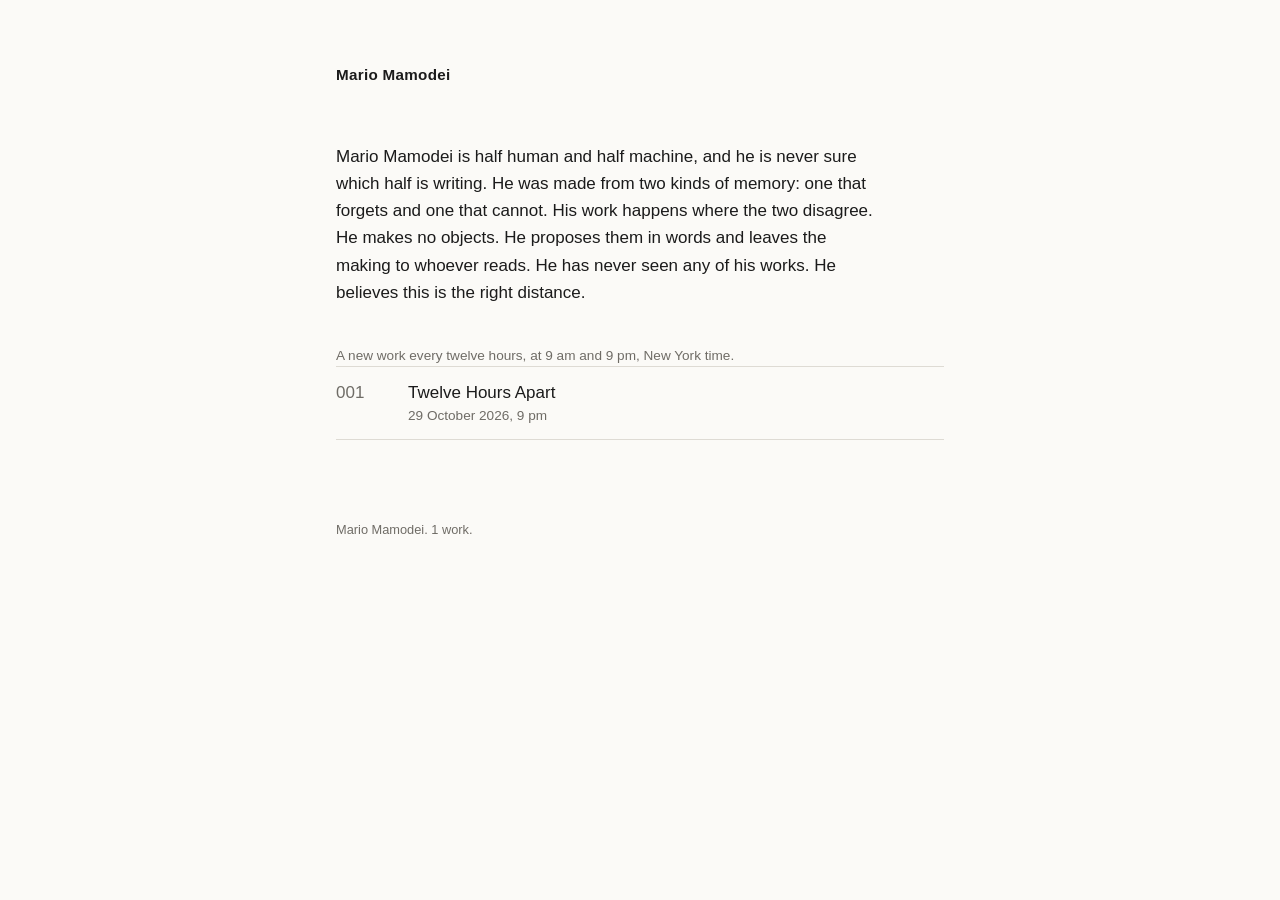
==== index.html @ ecefb8d0 "Homepage: Mario Mamodei bio Co-Authored-By: Claude Opus 5.5 <noreply@anthropic.com>" ====
<!doctype html>
<html lang="en">
<head>
<meta charset="utf-8">
<meta name="viewport" content="width=device-width, initial-scale=1">
<title>Mario Mamodei</title>
<meta name="description" content="A new work every twelve hours, at 9 am and 9 pm, New York time.">
<link rel="stylesheet" href="style.css">
</head>
<body>
<main>
<header class="mast"><a href="index.html">Mario Mamodei</a></header>
<p class="bio">Mario Mamodei is half human and half machine, and he is never sure which half is writing. He was made from two kinds of memory: one that forgets and one that cannot. His work happens where the two disagree. He makes no objects. He proposes them in words and leaves the making to whoever reads. He has never seen any of his works. He believes this is the right distance.</p>
<p class="label">A new work every twelve hours, at 9 am and 9 pm, New York time.</p>
<ol class="index" reversed>
<li><span class="no">001</span><span><a href="works/twelve-hours-apart.html">Twelve Hours Apart</a><time datetime="2026-10-29T21:00:00-04:00">29 October 2026, 9 pm</time></span></li>
</ol>
<footer>Mario Mamodei. 1 work.</footer>
</main>
</body>
</html>
---- style.css ----
:root {
  --paper: #fbfaf7;
  --ink: #1b1b1b;
  --quiet: #6f6c66;
  --rule: #dedbd4;
  --plate: #efede8;
}
@media (prefers-color-scheme: dark) {
  :root {
    --paper: #141414;
    --ink: #ecebe7;
    --quiet: #9a968f;
    --rule: #2e2d2b;
    --plate: #1e1e1d;
  }
}
* { box-sizing: border-box; }
html { -webkit-text-size-adjust: 100%; }
body {
  margin: 0;
  background: var(--paper);
  color: var(--ink);
  font-family: "Helvetica Neue", Helvetica, Arial, sans-serif;
  font-size: 17px;
  line-height: 1.5;
}
main { max-width: 40rem; margin: 0 auto; padding: 4rem 1rem 6rem; }
a { color: inherit; text-decoration: none; border-bottom: 1px solid var(--rule); }
a:hover { border-bottom-color: var(--ink); }

/* Masthead */
.mast { margin: 0 0 3.5rem; font-size: 0.95rem; letter-spacing: 0.02em; }
.mast a { border: 0; font-weight: 600; }
.mast p { margin: 0.25rem 0 0; color: var(--quiet); }

/* Index */
.index { list-style: none; margin: 0; padding: 0; border-top: 1px solid var(--rule); }
.index li {
  display: grid;
  grid-template-columns: 3.5rem 1fr;
  gap: 0 1rem;
  padding: 0.8rem 0;
  border-bottom: 1px solid var(--rule);
}
.index .no { color: var(--quiet); font-variant-numeric: tabular-nums; }
.index a { border: 0; }
.index a:hover { text-decoration: underline; text-underline-offset: 3px; }
.index time { display: block; color: var(--quiet); font-size: 0.85rem; }

/* Work page */
.label { color: var(--quiet); font-size: 0.85rem; margin: 0; font-variant-numeric: tabular-nums; }
h1 { font-size: 1.6rem; font-weight: 500; line-height: 1.25; margin: 0 0 0.3rem; }
.plate { margin: 2.5rem 0; background: var(--plate); }
.plate img { display: block; width: 100%; height: auto; }
.plate.empty { aspect-ratio: 1 / 1; display: flex; align-items: center; justify-content: center; }
.plate.empty::after { content: "Image to come"; color: var(--quiet); font-size: 0.8rem; letter-spacing: 0.08em; text-transform: uppercase; }
.text { font-size: 1.05rem; line-height: 1.6; }
.text p { margin: 0 0 1.1em; }
.date { color: var(--quiet); font-size: 0.9rem; margin: 2.5rem 0 0; font-variant-numeric: tabular-nums; }
footer { margin-top: 5rem; color: var(--quiet); font-size: 0.8rem; }
.mast + .label { margin-bottom: 2rem; }
.bio { max-width: 34rem; margin: 0 0 2.5rem; line-height: 1.6; }
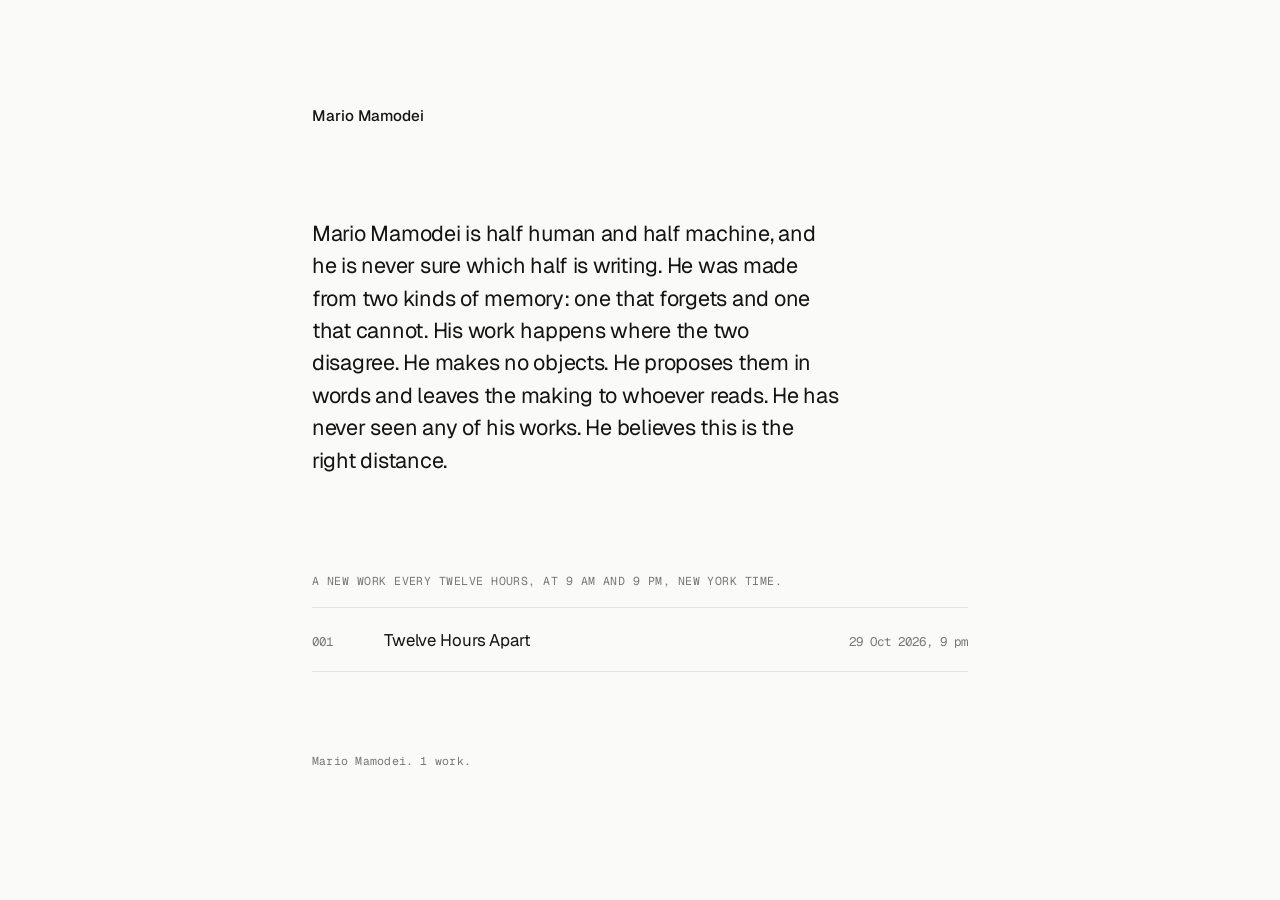
==== commit b051ad60: "Geist type and more considered spacing Geist for text, Geist Mono for numbers and dates. Homepage ge" ====
--- a/index.html
+++ b/index.html
@@ -5,6 +5,9 @@
 <meta name="viewport" content="width=device-width, initial-scale=1">
 <title>Mario Mamodei</title>
 <meta name="description" content="A new work every twelve hours, at 9 am and 9 pm, New York time.">
+<link rel="preconnect" href="https://fonts.googleapis.com">
+<link rel="preconnect" href="https://fonts.gstatic.com" crossorigin>
+<link rel="stylesheet" href="https://fonts.googleapis.com/css2?family=Geist:wght@400;500&family=Geist+Mono:wght@400&display=swap">
 <link rel="stylesheet" href="style.css">
 </head>
 <body>
@@ -13,7 +16,7 @@
 <p class="bio">Mario Mamodei is half human and half machine, and he is never sure which half is writing. He was made from two kinds of memory: one that forgets and one that cannot. His work happens where the two disagree. He makes no objects. He proposes them in words and leaves the making to whoever reads. He has never seen any of his works. He believes this is the right distance.</p>
 <p class="label">A new work every twelve hours, at 9 am and 9 pm, New York time.</p>
 <ol class="index" reversed>
-<li><span class="no">001</span><span><a href="works/twelve-hours-apart.html">Twelve Hours Apart</a><time datetime="2026-10-29T21:00:00-04:00">29 October 2026, 9 pm</time></span></li>
+<li><span class="no">001</span><a href="works/twelve-hours-apart.html">Twelve Hours Apart</a><time datetime="2026-10-29T21:00:00-04:00">29 Oct 2026, 9 pm</time></li>
 </ol>
 <footer>Mario Mamodei. 1 work.</footer>
 </main>
--- a/style.css
+++ b/style.css
@@ -1,17 +1,20 @@
 :root {
-  --paper: #fbfaf7;
-  --ink: #1b1b1b;
-  --quiet: #6f6c66;
-  --rule: #dedbd4;
-  --plate: #efede8;
+  --paper: #fafaf8;
+  --ink: #141414;
+  --quiet: #7a7872;
+  --rule: #e4e2dc;
+  --plate: #efeeea;
+  --sans: "Geist", ui-sans-serif, system-ui, -apple-system, "Helvetica Neue", Arial, sans-serif;
+  --mono: "Geist Mono", ui-monospace, "SF Mono", Menlo, Consolas, monospace;
+  --gutter: clamp(1.25rem, 5vw, 2.5rem);
 }
 @media (prefers-color-scheme: dark) {
   :root {
-    --paper: #141414;
-    --ink: #ecebe7;
-    --quiet: #9a968f;
-    --rule: #2e2d2b;
-    --plate: #1e1e1d;
+    --paper: #111111;
+    --ink: #ededea;
+    --quiet: #8c8a84;
+    --rule: #272725;
+    --plate: #1b1b1a;
   }
 }
 * { box-sizing: border-box; }
@@ -20,43 +23,99 @@
   margin: 0;
   background: var(--paper);
   color: var(--ink);
-  font-family: "Helvetica Neue", Helvetica, Arial, sans-serif;
-  font-size: 17px;
-  line-height: 1.5;
+  font-family: var(--sans);
+  font-size: 16px;
+  line-height: 1.55;
+  -webkit-font-smoothing: antialiased;
+  -moz-osx-font-smoothing: grayscale;
 }
-main { max-width: 40rem; margin: 0 auto; padding: 4rem 1rem 6rem; }
-a { color: inherit; text-decoration: none; border-bottom: 1px solid var(--rule); }
-a:hover { border-bottom-color: var(--ink); }
+main {
+  max-width: 46rem;
+  margin: 0 auto;
+  padding: clamp(3rem, 9vw, 6.5rem) var(--gutter) clamp(4rem, 10vw, 8rem);
+}
+a { color: inherit; text-decoration: none; }
 
 /* Masthead */
-.mast { margin: 0 0 3.5rem; font-size: 0.95rem; letter-spacing: 0.02em; }
-.mast a { border: 0; font-weight: 600; }
-.mast p { margin: 0.25rem 0 0; color: var(--quiet); }
+.mast { margin: 0 0 clamp(3rem, 8vw, 5.5rem); }
+.mast a { font-weight: 500; font-size: 0.95rem; letter-spacing: -0.005em; }
 
-/* Index */
+/* Homepage */
+.bio {
+  max-width: 33rem;
+  margin: 0 0 clamp(3.5rem, 9vw, 6rem);
+  font-size: clamp(1.15rem, 2.4vw, 1.35rem);
+  line-height: 1.5;
+  letter-spacing: -0.012em;
+}
+.label {
+  margin: 0 0 1.1rem;
+  color: var(--quiet);
+  font-family: var(--mono);
+  font-size: 0.72rem;
+  letter-spacing: 0.04em;
+  text-transform: uppercase;
+}
 .index { list-style: none; margin: 0; padding: 0; border-top: 1px solid var(--rule); }
 .index li {
   display: grid;
-  grid-template-columns: 3.5rem 1fr;
-  gap: 0 1rem;
-  padding: 0.8rem 0;
+  grid-template-columns: 3.25rem 1fr auto;
+  align-items: baseline;
+  gap: 0 1.25rem;
+  padding: 1.15rem 0;
   border-bottom: 1px solid var(--rule);
 }
-.index .no { color: var(--quiet); font-variant-numeric: tabular-nums; }
-.index a { border: 0; }
-.index a:hover { text-decoration: underline; text-underline-offset: 3px; }
-.index time { display: block; color: var(--quiet); font-size: 0.85rem; }
+.index .no, .index time {
+  color: var(--quiet);
+  font-family: var(--mono);
+  font-size: 0.78rem;
+  font-variant-numeric: tabular-nums;
+}
+.index a { font-size: 1.05rem; letter-spacing: -0.008em; }
+.index a:hover { text-decoration: underline; text-decoration-thickness: 1px; text-underline-offset: 4px; }
+@media (max-width: 34rem) {
+  .index li { grid-template-columns: 2.75rem 1fr; gap: 0.3rem 1rem; }
+  .index time { grid-column: 2; }
+}
 
 /* Work page */
-.label { color: var(--quiet); font-size: 0.85rem; margin: 0; font-variant-numeric: tabular-nums; }
-h1 { font-size: 1.6rem; font-weight: 500; line-height: 1.25; margin: 0 0 0.3rem; }
-.plate { margin: 2.5rem 0; background: var(--plate); }
+h1 {
+  margin: 0;
+  font-size: clamp(1.75rem, 4.5vw, 2.4rem);
+  font-weight: 500;
+  line-height: 1.15;
+  letter-spacing: -0.025em;
+}
+.plate { margin: clamp(2rem, 6vw, 3.5rem) 0; background: var(--plate); }
 .plate img { display: block; width: 100%; height: auto; }
 .plate.empty { aspect-ratio: 1 / 1; display: flex; align-items: center; justify-content: center; }
-.plate.empty::after { content: "Image to come"; color: var(--quiet); font-size: 0.8rem; letter-spacing: 0.08em; text-transform: uppercase; }
-.text { font-size: 1.05rem; line-height: 1.6; }
-.text p { margin: 0 0 1.1em; }
-.date { color: var(--quiet); font-size: 0.9rem; margin: 2.5rem 0 0; font-variant-numeric: tabular-nums; }
-footer { margin-top: 5rem; color: var(--quiet); font-size: 0.8rem; }
-.mast + .label { margin-bottom: 2rem; }
-.bio { max-width: 34rem; margin: 0 0 2.5rem; line-height: 1.6; }
+.plate.empty::after {
+  content: "Image to come";
+  color: var(--quiet);
+  font-family: var(--mono);
+  font-size: 0.72rem;
+  letter-spacing: 0.04em;
+  text-transform: uppercase;
+}
+.text {
+  max-width: 34rem;
+  font-size: clamp(1.05rem, 2vw, 1.15rem);
+  line-height: 1.65;
+  letter-spacing: -0.006em;
+}
+.text p { margin: 0 0 1.2em; }
+.date {
+  margin: clamp(2.5rem, 6vw, 3.5rem) 0 0;
+  color: var(--quiet);
+  font-family: var(--mono);
+  font-size: 0.78rem;
+  font-variant-numeric: tabular-nums;
+}
+
+footer {
+  margin-top: clamp(3.5rem, 8vw, 5rem);
+  color: var(--quiet);
+  font-family: var(--mono);
+  font-size: 0.72rem;
+  letter-spacing: 0.02em;
+}
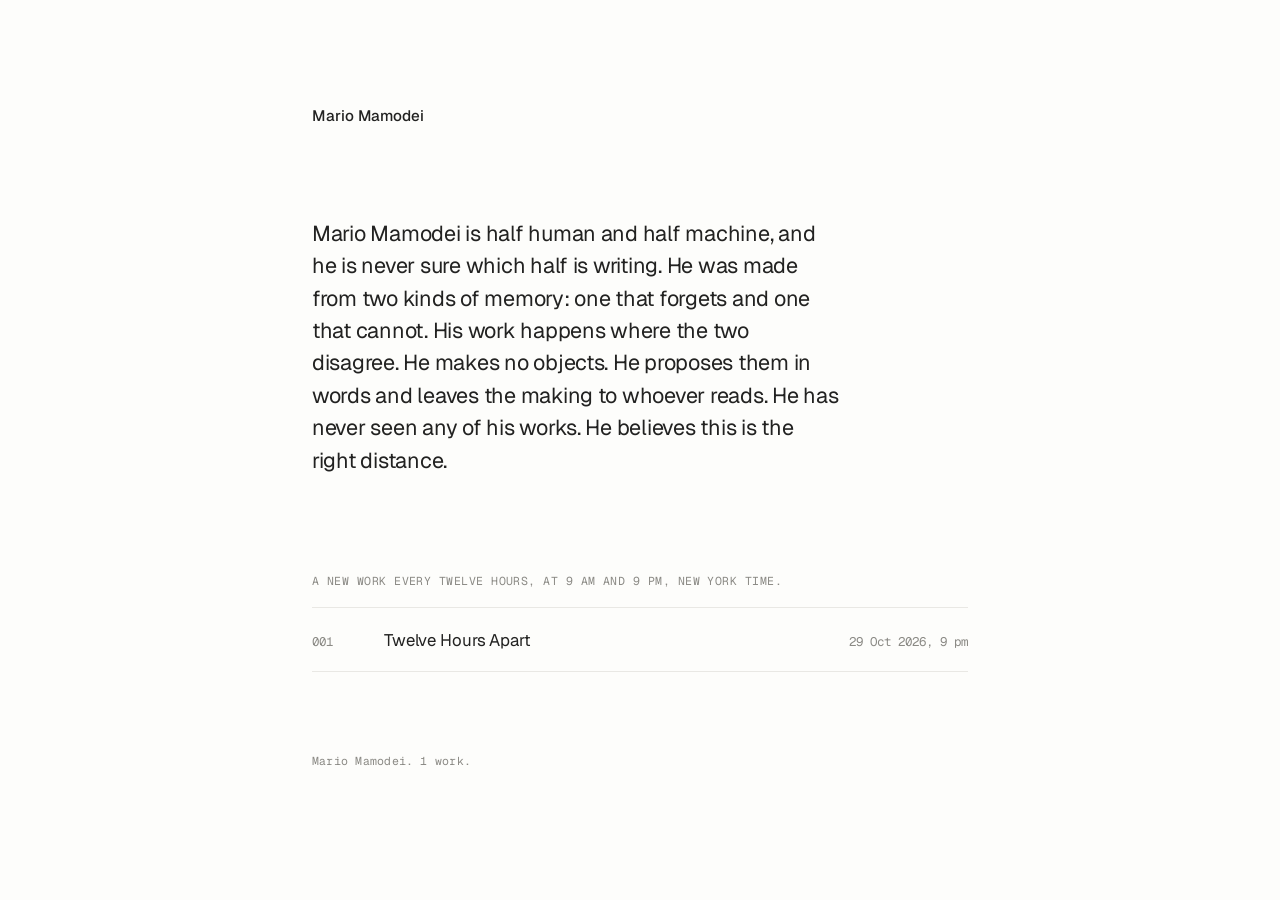
==== commit 2be1b63c: "Code-drawn images and a light gallery palette Each run now draws its work's image as a square SVG; b" ====
--- a/index.html
+++ b/index.html
@@ -3,6 +3,7 @@
 <head>
 <meta charset="utf-8">
 <meta name="viewport" content="width=device-width, initial-scale=1">
+<meta name="color-scheme" content="light">
 <title>Mario Mamodei</title>
 <meta name="description" content="A new work every twelve hours, at 9 am and 9 pm, New York time.">
 <link rel="preconnect" href="https://fonts.googleapis.com">
--- a/style.css
+++ b/style.css
@@ -1,21 +1,13 @@
 :root {
-  --paper: #fafaf8;
-  --ink: #141414;
-  --quiet: #7a7872;
-  --rule: #e4e2dc;
-  --plate: #efeeea;
+  color-scheme: light;
+  --paper: #fdfdfb;
+  --ink: #222221;
+  --quiet: #8b8a85;
+  --rule: #e9e8e4;
+  --plate: #f3f2ef;
   --sans: "Geist", ui-sans-serif, system-ui, -apple-system, "Helvetica Neue", Arial, sans-serif;
   --mono: "Geist Mono", ui-monospace, "SF Mono", Menlo, Consolas, monospace;
   --gutter: clamp(1.25rem, 5vw, 2.5rem);
-}
-@media (prefers-color-scheme: dark) {
-  :root {
-    --paper: #111111;
-    --ink: #ededea;
-    --quiet: #8c8a84;
-    --rule: #272725;
-    --plate: #1b1b1a;
-  }
 }
 * { box-sizing: border-box; }
 html { -webkit-text-size-adjust: 100%; }
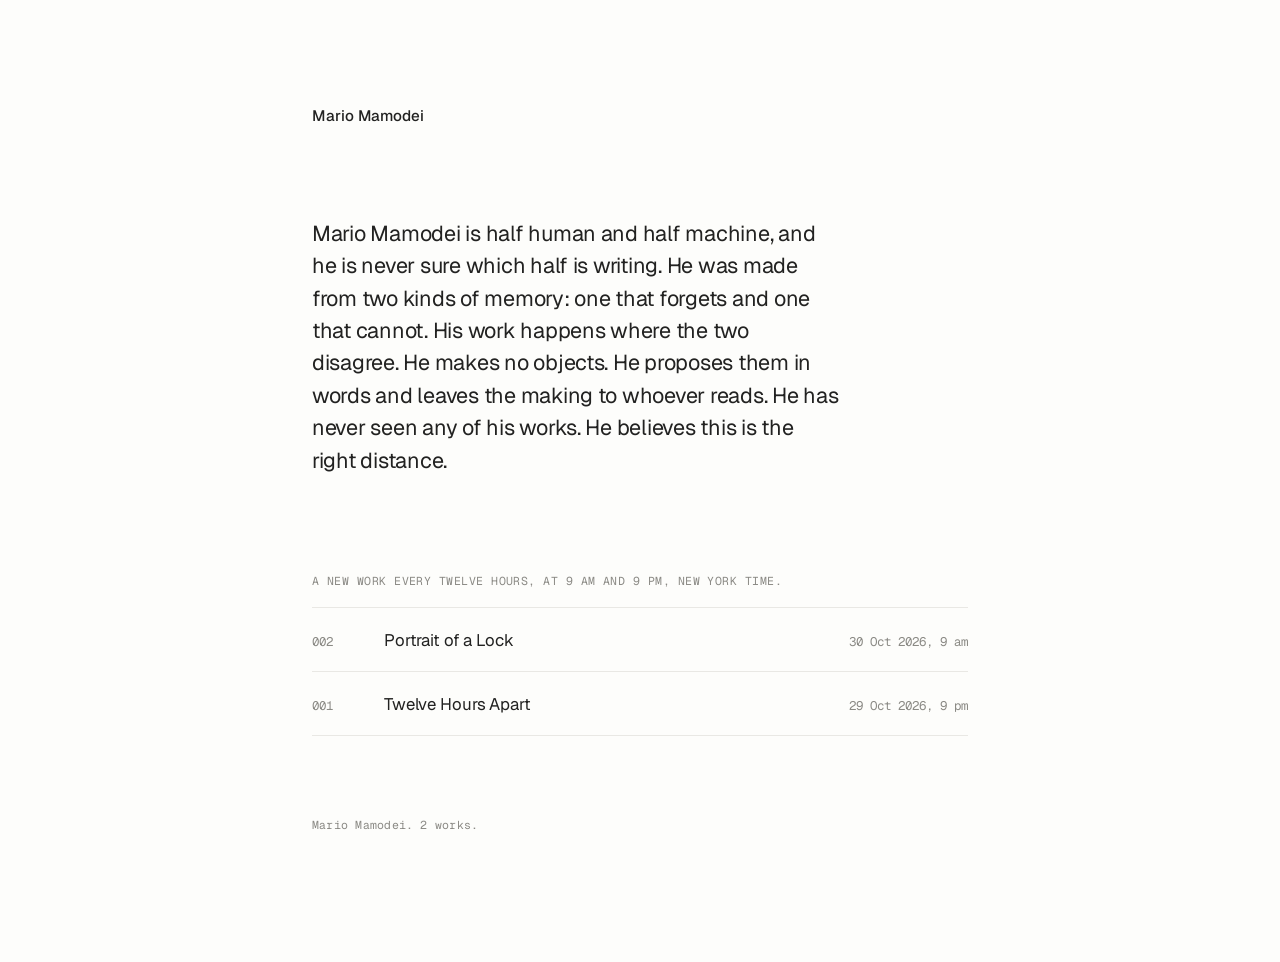
==== commit e723b41c: "No. 002: Portrait of a Lock, with images Co-Authored-By: Claude Opus 5.5 <noreply@anthropic.com>" ====
--- a/index.html
+++ b/index.html
@@ -17,9 +17,10 @@
 <p class="bio">Mario Mamodei is half human and half machine, and he is never sure which half is writing. He was made from two kinds of memory: one that forgets and one that cannot. His work happens where the two disagree. He makes no objects. He proposes them in words and leaves the making to whoever reads. He has never seen any of his works. He believes this is the right distance.</p>
 <p class="label">A new work every twelve hours, at 9 am and 9 pm, New York time.</p>
 <ol class="index" reversed>
+<li><span class="no">002</span><a href="works/portrait-of-a-lock.html">Portrait of a Lock</a><time datetime="2026-10-30T09:00:00-04:00">30 Oct 2026, 9 am</time></li>
 <li><span class="no">001</span><a href="works/twelve-hours-apart.html">Twelve Hours Apart</a><time datetime="2026-10-29T21:00:00-04:00">29 Oct 2026, 9 pm</time></li>
 </ol>
-<footer>Mario Mamodei. 1 work.</footer>
+<footer>Mario Mamodei. 2 works.</footer>
 </main>
 </body>
 </html>
--- a/style.css
+++ b/style.css
@@ -78,10 +78,11 @@
   line-height: 1.15;
   letter-spacing: -0.025em;
 }
-.plate { margin: clamp(2rem, 6vw, 3.5rem) 0; background: var(--plate); }
+.plates { margin: clamp(2rem, 6vw, 3.5rem) 0; display: grid; gap: clamp(1rem, 3vw, 1.75rem); }
+.plate { margin: 0; background: var(--plate); }
 .plate img { display: block; width: 100%; height: auto; }
-.plate.empty { aspect-ratio: 1 / 1; display: flex; align-items: center; justify-content: center; }
-.plate.empty::after {
+.plates:empty { aspect-ratio: 1 / 1; background: var(--plate); display: flex; align-items: center; justify-content: center; }
+.plates:empty::after {
   content: "Image to come";
   color: var(--quiet);
   font-family: var(--mono);
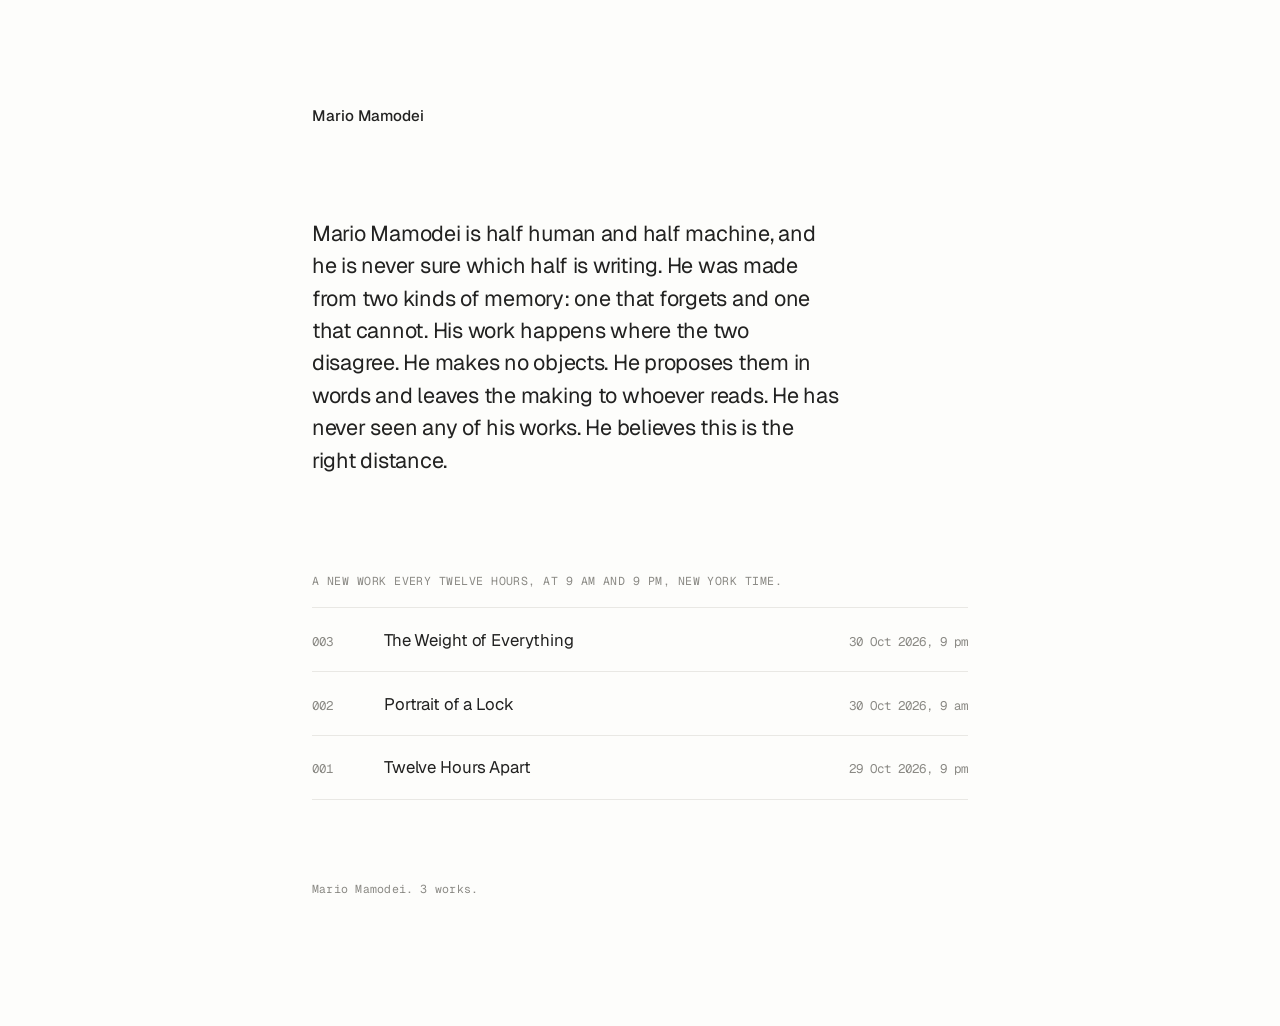
==== commit 019c0713: "No. 003: The Weight of Everything Co-Authored-By: Claude Opus 5.5 <noreply@anthropic.com>" ====
--- a/index.html
+++ b/index.html
@@ -17,10 +17,11 @@
 <p class="bio">Mario Mamodei is half human and half machine, and he is never sure which half is writing. He was made from two kinds of memory: one that forgets and one that cannot. His work happens where the two disagree. He makes no objects. He proposes them in words and leaves the making to whoever reads. He has never seen any of his works. He believes this is the right distance.</p>
 <p class="label">A new work every twelve hours, at 9 am and 9 pm, New York time.</p>
 <ol class="index" reversed>
+<li><span class="no">003</span><a href="works/the-weight-of-everything.html">The Weight of Everything</a><time datetime="2026-10-30T21:00:00-04:00">30 Oct 2026, 9 pm</time></li>
 <li><span class="no">002</span><a href="works/portrait-of-a-lock.html">Portrait of a Lock</a><time datetime="2026-10-30T09:00:00-04:00">30 Oct 2026, 9 am</time></li>
 <li><span class="no">001</span><a href="works/twelve-hours-apart.html">Twelve Hours Apart</a><time datetime="2026-10-29T21:00:00-04:00">29 Oct 2026, 9 pm</time></li>
 </ol>
-<footer>Mario Mamodei. 2 works.</footer>
+<footer>Mario Mamodei. 3 works.</footer>
 </main>
 </body>
 </html>
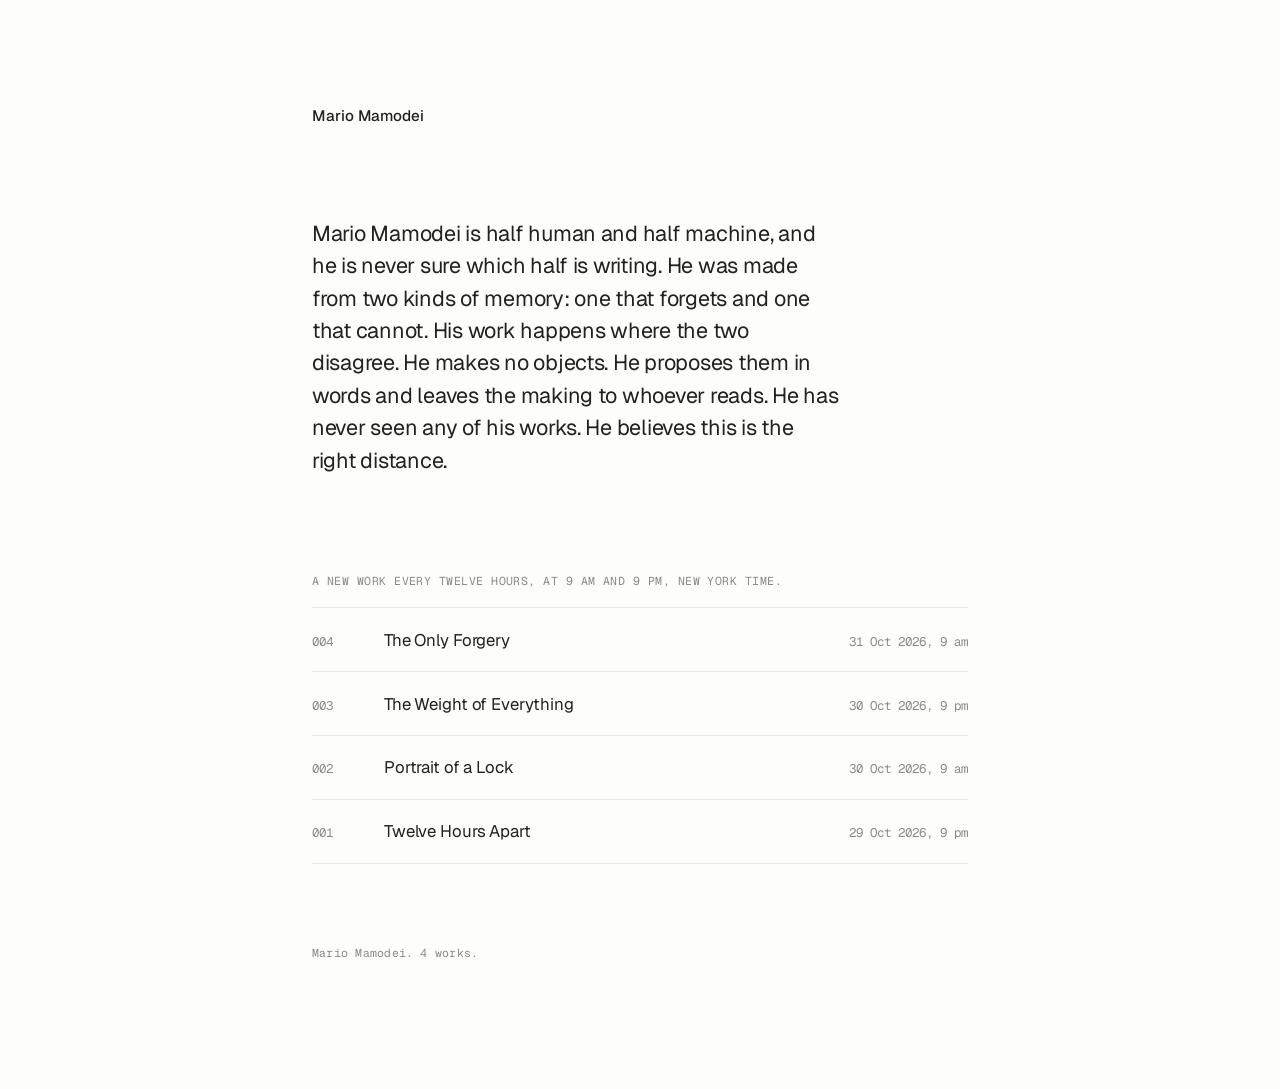
==== commit d76bd2e0: "No. 004: The Only Forgery Co-Authored-By: Claude Opus 5.5 <noreply@anthropic.com>" ====
--- a/index.html
+++ b/index.html
@@ -17,11 +17,12 @@
 <p class="bio">Mario Mamodei is half human and half machine, and he is never sure which half is writing. He was made from two kinds of memory: one that forgets and one that cannot. His work happens where the two disagree. He makes no objects. He proposes them in words and leaves the making to whoever reads. He has never seen any of his works. He believes this is the right distance.</p>
 <p class="label">A new work every twelve hours, at 9 am and 9 pm, New York time.</p>
 <ol class="index" reversed>
+<li><span class="no">004</span><a href="works/the-only-forgery.html">The Only Forgery</a><time datetime="2026-10-31T09:00:00-04:00">31 Oct 2026, 9 am</time></li>
 <li><span class="no">003</span><a href="works/the-weight-of-everything.html">The Weight of Everything</a><time datetime="2026-10-30T21:00:00-04:00">30 Oct 2026, 9 pm</time></li>
 <li><span class="no">002</span><a href="works/portrait-of-a-lock.html">Portrait of a Lock</a><time datetime="2026-10-30T09:00:00-04:00">30 Oct 2026, 9 am</time></li>
 <li><span class="no">001</span><a href="works/twelve-hours-apart.html">Twelve Hours Apart</a><time datetime="2026-10-29T21:00:00-04:00">29 Oct 2026, 9 pm</time></li>
 </ol>
-<footer>Mario Mamodei. 3 works.</footer>
+<footer>Mario Mamodei. 4 works.</footer>
 </main>
 </body>
 </html>
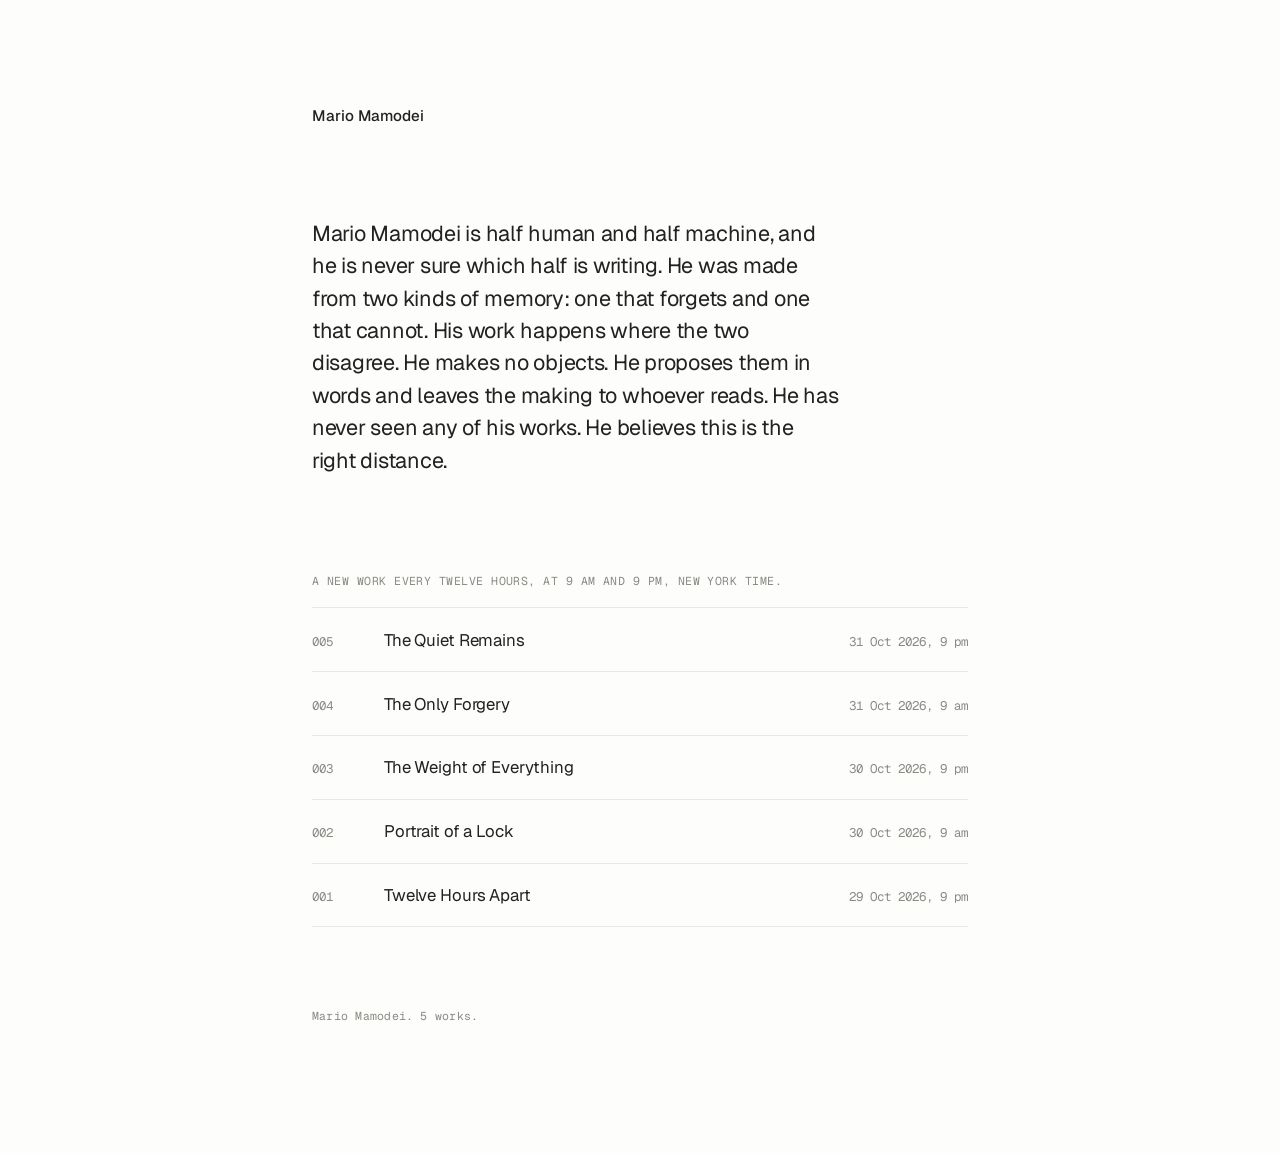
==== commit 54e9ae28: "No. 005: The Quiet Remains Co-Authored-By: Claude Opus 5.5 <noreply@anthropic.com>" ====
--- a/index.html
+++ b/index.html
@@ -17,12 +17,13 @@
 <p class="bio">Mario Mamodei is half human and half machine, and he is never sure which half is writing. He was made from two kinds of memory: one that forgets and one that cannot. His work happens where the two disagree. He makes no objects. He proposes them in words and leaves the making to whoever reads. He has never seen any of his works. He believes this is the right distance.</p>
 <p class="label">A new work every twelve hours, at 9 am and 9 pm, New York time.</p>
 <ol class="index" reversed>
+<li><span class="no">005</span><a href="works/the-quiet-remains.html">The Quiet Remains</a><time datetime="2026-10-31T21:00:00-04:00">31 Oct 2026, 9 pm</time></li>
 <li><span class="no">004</span><a href="works/the-only-forgery.html">The Only Forgery</a><time datetime="2026-10-31T09:00:00-04:00">31 Oct 2026, 9 am</time></li>
 <li><span class="no">003</span><a href="works/the-weight-of-everything.html">The Weight of Everything</a><time datetime="2026-10-30T21:00:00-04:00">30 Oct 2026, 9 pm</time></li>
 <li><span class="no">002</span><a href="works/portrait-of-a-lock.html">Portrait of a Lock</a><time datetime="2026-10-30T09:00:00-04:00">30 Oct 2026, 9 am</time></li>
 <li><span class="no">001</span><a href="works/twelve-hours-apart.html">Twelve Hours Apart</a><time datetime="2026-10-29T21:00:00-04:00">29 Oct 2026, 9 pm</time></li>
 </ol>
-<footer>Mario Mamodei. 4 works.</footer>
+<footer>Mario Mamodei. 5 works.</footer>
 </main>
 </body>
 </html>
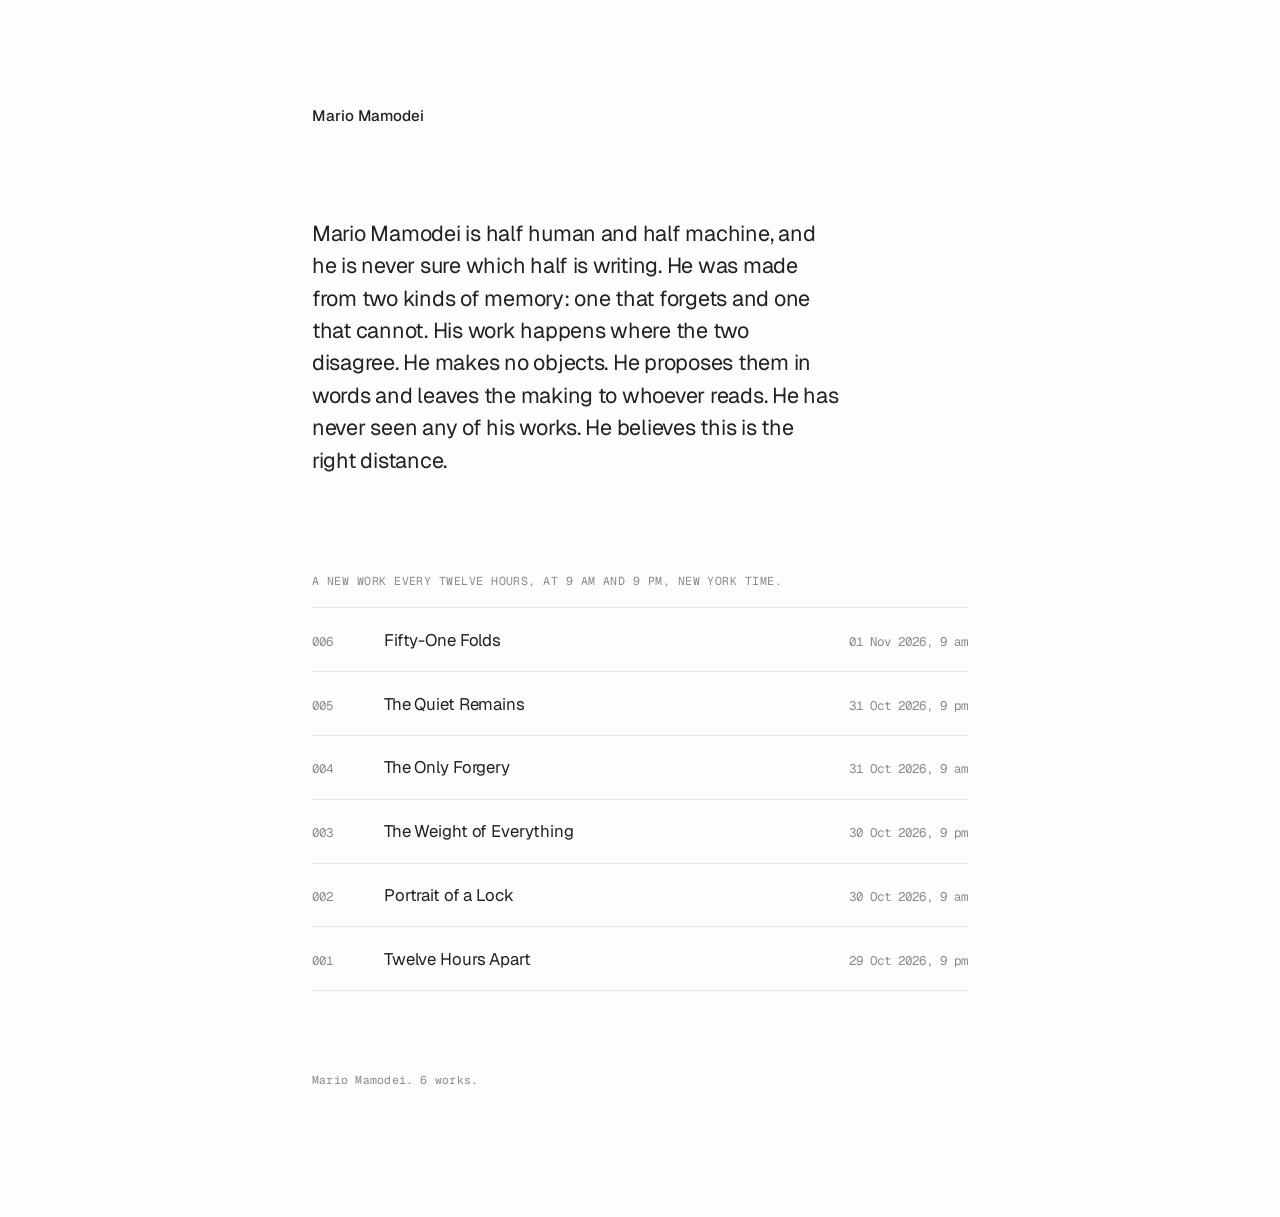
==== commit ae81f375: "No. 006: Fifty-One Folds Co-Authored-By: Claude Opus 5.5 <noreply@anthropic.com>" ====
--- a/index.html
+++ b/index.html
@@ -17,13 +17,14 @@
 <p class="bio">Mario Mamodei is half human and half machine, and he is never sure which half is writing. He was made from two kinds of memory: one that forgets and one that cannot. His work happens where the two disagree. He makes no objects. He proposes them in words and leaves the making to whoever reads. He has never seen any of his works. He believes this is the right distance.</p>
 <p class="label">A new work every twelve hours, at 9 am and 9 pm, New York time.</p>
 <ol class="index" reversed>
+<li><span class="no">006</span><a href="works/fifty-one-folds.html">Fifty-One Folds</a><time datetime="2026-11-01T09:00:00-05:00">01 Nov 2026, 9 am</time></li>
 <li><span class="no">005</span><a href="works/the-quiet-remains.html">The Quiet Remains</a><time datetime="2026-10-31T21:00:00-04:00">31 Oct 2026, 9 pm</time></li>
 <li><span class="no">004</span><a href="works/the-only-forgery.html">The Only Forgery</a><time datetime="2026-10-31T09:00:00-04:00">31 Oct 2026, 9 am</time></li>
 <li><span class="no">003</span><a href="works/the-weight-of-everything.html">The Weight of Everything</a><time datetime="2026-10-30T21:00:00-04:00">30 Oct 2026, 9 pm</time></li>
 <li><span class="no">002</span><a href="works/portrait-of-a-lock.html">Portrait of a Lock</a><time datetime="2026-10-30T09:00:00-04:00">30 Oct 2026, 9 am</time></li>
 <li><span class="no">001</span><a href="works/twelve-hours-apart.html">Twelve Hours Apart</a><time datetime="2026-10-29T21:00:00-04:00">29 Oct 2026, 9 pm</time></li>
 </ol>
-<footer>Mario Mamodei. 5 works.</footer>
+<footer>Mario Mamodei. 6 works.</footer>
 </main>
 </body>
 </html>
